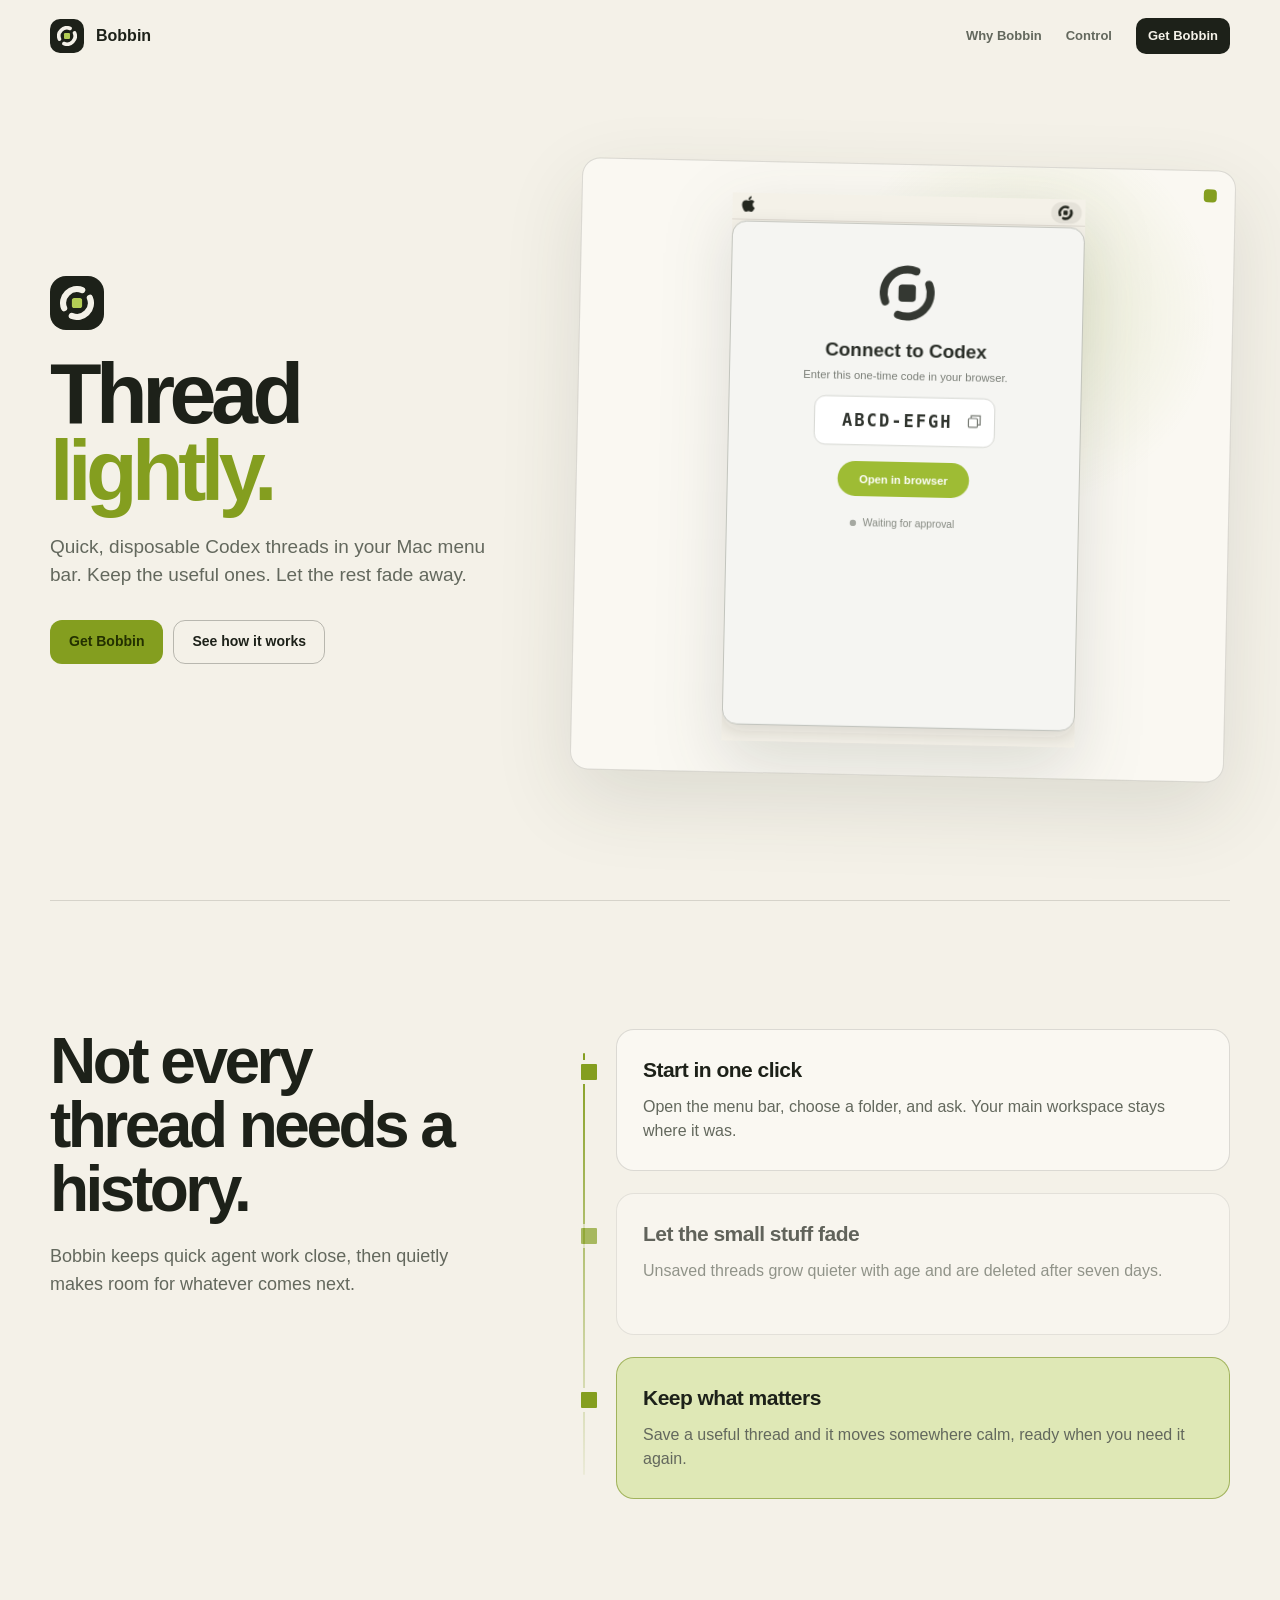
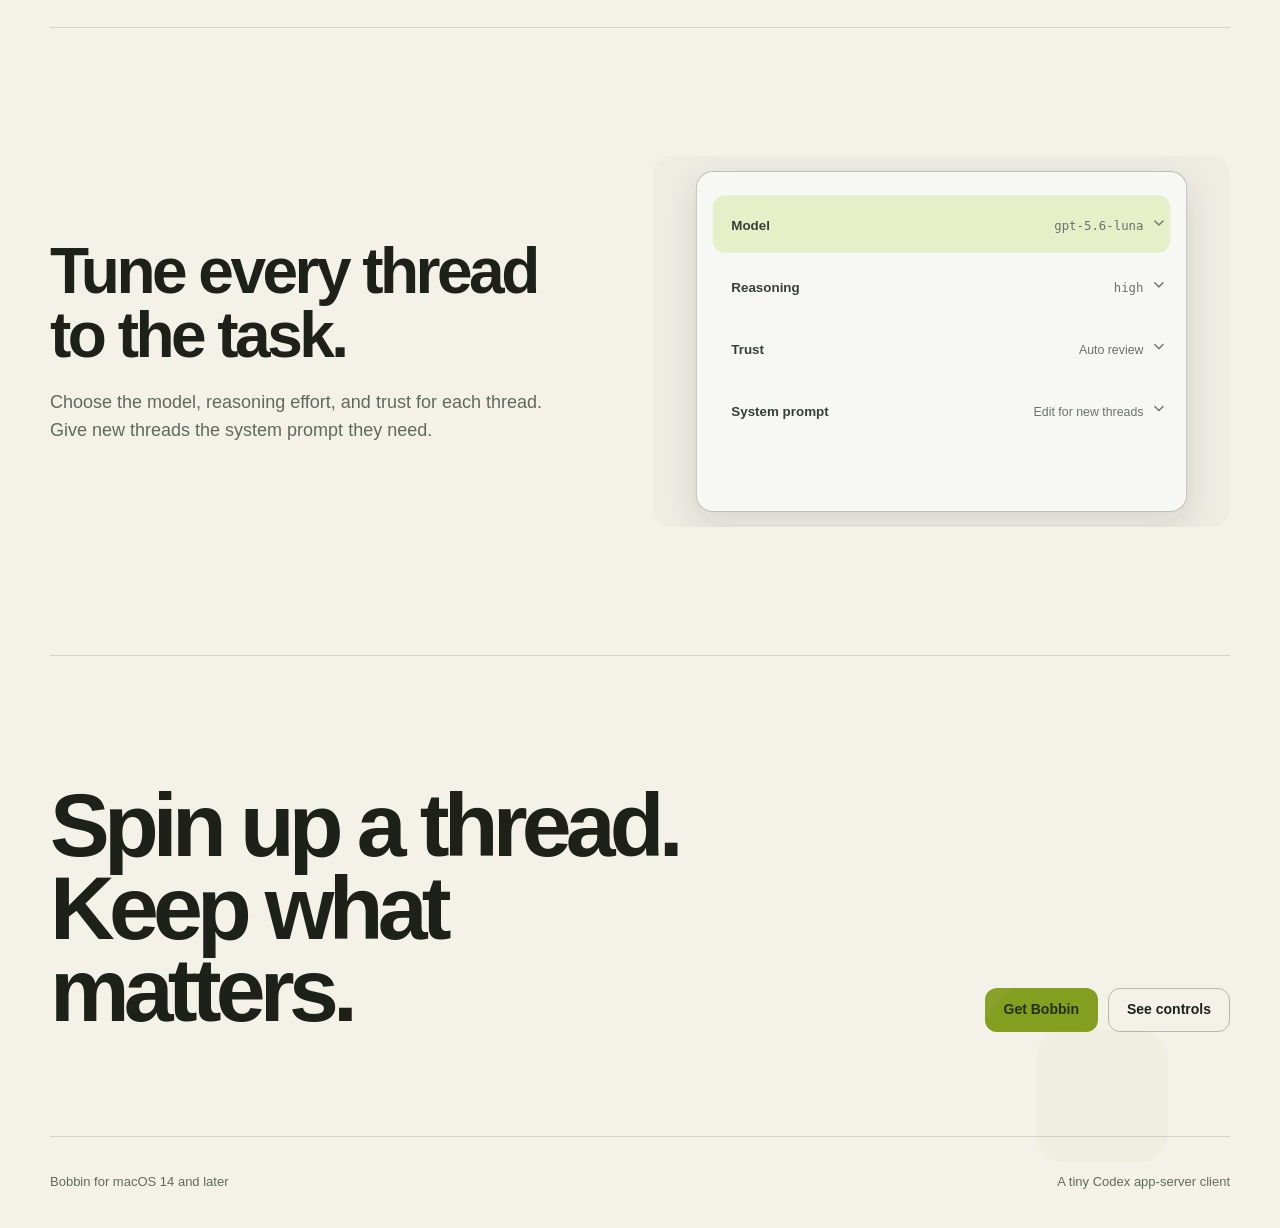
==== mockups/site.html @ 3527c15e "Add Bobbin UI mockups" ====
<!DOCTYPE html>
<html lang="en">
<head>
  <meta charset="utf-8">
  <meta name="viewport" content="width=device-width, initial-scale=1">
  <meta name="description" content="Bobbin puts quick, disposable Codex threads in your Mac menu bar.">
  <title>Bobbin | Thread lightly</title>
  <link rel="stylesheet" href="shared.css">
  <style>
    .site-shell {
      overflow: hidden;
    }

    .site-nav {
      display: flex;
      width: min(100% - 48px, 1180px);
      height: 72px;
      align-items: center;
      justify-content: space-between;
      margin: 0 auto;
    }

    .site-brand {
      display: inline-flex;
      gap: 12px;
      align-items: center;
      color: var(--ink);
      font-size: 16px;
      font-weight: 760;
      text-decoration: none;
    }

    .site-brand .brand-mark {
      width: 34px;
      height: 34px;
      border-radius: 10px;
      padding: 7px;
    }

    .site-nav__links {
      display: flex;
      gap: 24px;
      align-items: center;
      font-size: 13px;
      font-weight: 640;
    }

    .site-nav__links a {
      color: var(--ink-soft);
      text-decoration: none;
    }

    .site-nav__links a:hover {
      color: var(--ink);
    }

    .site-nav__links .nav-cta {
      padding: 8px 12px;
      border-radius: 10px;
      background: var(--ink);
      color: var(--paper);
    }

    .site-main {
      width: min(100% - 48px, 1180px);
      margin: 0 auto;
    }

    .site-hero {
      display: grid;
      grid-template-columns: minmax(0, 0.8fr) minmax(420px, 1.2fr);
      gap: clamp(48px, 7vw, 96px);
      align-items: center;
      min-height: calc(100dvh - 72px);
      padding: 54px 0 86px;
    }

    .hero-mark {
      width: 54px;
      height: 54px;
      margin-bottom: 26px;
      border-radius: 16px;
      background: #1d2119;
      padding: 10px;
    }

    .site-hero h1 {
      max-width: 620px;
      margin: 0;
      font-size: clamp(54px, 6.6vw, 96px);
      font-weight: 760;
      letter-spacing: -0.065em;
      line-height: 0.9;
    }

    .site-hero h1 span {
      color: var(--accent);
    }

    .site-hero__lead {
      max-width: 500px;
      margin: 24px 0 30px;
      color: var(--ink-soft);
      font-size: 19px;
      line-height: 1.5;
    }

    .site-hero .screenshot-slot {
      min-height: 610px;
      transform: rotate(1.2deg);
    }

    .site-hero .screenshot-slot::after {
      position: absolute;
      top: 18px;
      right: 18px;
      width: 13px;
      height: 13px;
      border-radius: 4px;
      background: var(--accent);
      content: "";
    }

    .section {
      padding: 128px 0;
      border-top: 1px solid var(--line);
    }

    .section-heading {
      max-width: 700px;
      margin: 0;
      font-size: clamp(38px, 5vw, 68px);
      font-weight: 730;
      letter-spacing: -0.055em;
      line-height: 1;
    }

    .section-lead {
      max-width: 560px;
      margin: 22px 0 0;
      color: var(--ink-soft);
      font-size: 18px;
    }

    .thread-life {
      position: relative;
      display: grid;
      grid-template-columns: 0.8fr 1.2fr;
      gap: 80px;
      align-items: start;
    }

    .thread-life__story {
      position: relative;
      display: grid;
      gap: 22px;
      margin: 0;
      padding-left: 46px;
      list-style: none;
    }

    .thread-life__story::before {
      position: absolute;
      top: 24px;
      bottom: 24px;
      left: 13px;
      width: 2px;
      border-radius: 999px;
      background: linear-gradient(var(--accent), color-mix(in srgb, var(--accent) 8%, transparent));
      content: "";
    }

    .life-step {
      position: relative;
      min-height: 142px;
      padding: 24px 26px;
      border: 1px solid var(--line);
      border-radius: var(--radius);
      background: var(--paper-raised);
    }

    .life-step::before {
      position: absolute;
      top: 30px;
      left: -40px;
      width: 16px;
      height: 16px;
      border: 4px solid var(--paper);
      border-radius: 5px;
      background: var(--accent);
      content: "";
    }

    .life-step h3 {
      margin: 0 0 8px;
      font-size: 21px;
      letter-spacing: -0.025em;
    }

    .life-step p {
      margin: 0;
      color: var(--ink-soft);
    }

    .life-step.fade {
      opacity: 0.68;
    }

    .life-step.keep {
      border-color: color-mix(in srgb, var(--accent) 52%, var(--line));
      background: var(--accent-soft);
    }

    .control-layout {
      display: grid;
      grid-template-columns: minmax(0, 0.95fr) minmax(440px, 1.05fr);
      gap: 80px;
      align-items: center;
    }

    .control-demo {
      display: block;
      width: 100%;
      height: auto;
      border-radius: var(--radius);
    }

    .closing {
      position: relative;
      display: grid;
      grid-template-columns: 1fr auto;
      gap: 48px;
      align-items: end;
      padding-bottom: 104px;
    }

    .closing::after {
      position: absolute;
      right: -92px;
      bottom: -180px;
      width: 440px;
      height: 440px;
      background: url("../Resources/Icon/BobbinMark.svg") center / contain no-repeat;
      content: "";
      opacity: 0.055;
      pointer-events: none;
    }

    .closing h2 {
      max-width: 700px;
      margin: 0;
      font-size: clamp(46px, 7vw, 92px);
      letter-spacing: -0.065em;
      line-height: 0.92;
    }

    .site-footer {
      display: flex;
      width: min(100% - 48px, 1180px);
      min-height: 92px;
      align-items: center;
      justify-content: space-between;
      margin: 0 auto;
      border-top: 1px solid var(--line);
      color: var(--ink-soft);
      font-size: 13px;
    }

    @media (max-width: 900px) {
      .site-hero,
      .thread-life,
      .control-layout {
        grid-template-columns: 1fr;
      }

      .site-hero {
        min-height: auto;
      }

      .site-hero .screenshot-slot {
        min-height: 500px;
        transform: none;
      }

      .thread-life,
      .control-layout {
        gap: 48px;
      }
    }

    @media (max-width: 720px) {
      .site-nav,
      .site-main,
      .site-footer {
        width: min(100% - 32px, 1180px);
      }

      .site-nav__links a:not(.nav-cta) {
        display: none;
      }

      .site-hero {
        gap: 50px;
        padding: 54px 0 72px;
      }

      .site-hero h1 {
        font-size: clamp(52px, 17vw, 72px);
      }

      .site-hero__lead {
        font-size: 17px;
      }

      .site-hero .screenshot-slot {
        min-height: 360px;
      }

      .section {
        padding: 88px 0;
      }

      .thread-life__story {
        padding-left: 36px;
      }

      .life-step::before {
        left: -31px;
      }

      .closing {
        grid-template-columns: 1fr;
      }

      .closing .button-row {
        width: 100%;
      }

      .site-footer {
        gap: 14px;
        align-items: flex-start;
        flex-direction: column;
        justify-content: center;
      }
    }
  </style>
</head>
<body>
  <div class="site-shell">
    <nav class="site-nav" aria-label="Primary navigation">
      <a class="site-brand" href="#top">
        <img class="brand-mark" src="../Resources/Icon/BobbinMark.svg" alt="">
        <span>Bobbin</span>
      </a>
      <div class="site-nav__links">
        <a href="#why">Why Bobbin</a>
        <a href="#control">Control</a>
        <a class="nav-cta" href="#get">Get Bobbin</a>
      </div>
    </nav>

    <main class="site-main" id="top">
      <section class="site-hero" aria-labelledby="hero-title">
        <div>
          <img class="hero-mark" src="../Resources/Icon/BobbinMark.svg" alt="Bobbin mark">
          <h1 id="hero-title">Thread <span>lightly.</span></h1>
          <p class="site-hero__lead">Quick, disposable Codex threads in your Mac menu bar. Keep the useful ones. Let the rest fade away.</p>
          <div class="button-row">
            <a class="button" href="#get">Get Bobbin</a>
            <a class="button secondary" href="#why">See how it works</a>
          </div>
        </div>
        <div class="screenshot-slot has-product-shot">
          <img class="product-shot" src="../docs/images/bobbin-menubar-demo.svg" alt="Bobbin creates a thread, uses tools, answers, and saves it from the menu bar">
        </div>
      </section>

      <section class="section thread-life" id="why" aria-labelledby="why-title">
        <div>
          <h2 class="section-heading" id="why-title">Not every thread needs a history.</h2>
          <p class="section-lead">Bobbin keeps quick agent work close, then quietly makes room for whatever comes next.</p>
        </div>
        <ul class="thread-life__story">
          <li class="life-step">
            <h3>Start in one click</h3>
            <p>Open the menu bar, choose a folder, and ask. Your main workspace stays where it was.</p>
          </li>
          <li class="life-step fade">
            <h3>Let the small stuff fade</h3>
            <p>Unsaved threads grow quieter with age and are deleted after seven days.</p>
          </li>
          <li class="life-step keep">
            <h3>Keep what matters</h3>
            <p>Save a useful thread and it moves somewhere calm, ready when you need it again.</p>
          </li>
        </ul>
      </section>

      <section class="section control-layout" id="control" aria-labelledby="control-title">
        <div>
          <h2 class="section-heading" id="control-title">Tune every thread to the task.</h2>
          <p class="section-lead">Choose the model, reasoning effort, and trust for each thread. Give new threads the system prompt they need.</p>
        </div>
        <img class="control-demo" src="../docs/images/bobbin-controls-demo.svg" alt="Bobbin cycles through model, reasoning, trust, and system prompt settings">
      </section>

      <section class="section closing" id="get" aria-labelledby="get-title">
        <h2 id="get-title">Spin up a thread. Keep what matters.</h2>
        <div class="button-row">
          <a class="button" href="#top">Get Bobbin</a>
          <a class="button secondary" href="#control">See controls</a>
        </div>
      </section>
    </main>

    <footer class="site-footer">
      <span>Bobbin for macOS 14 and later</span>
      <span>A tiny Codex app-server client</span>
    </footer>
  </div>
</body>
</html>
---- mockups/shared.css ----
:root {
  color-scheme: light dark;
  --paper: #f4f1e8;
  --paper-raised: #faf8f2;
  --ink: #1d2119;
  --ink-soft: #63685d;
  --line: rgba(29, 33, 25, 0.14);
  --line-strong: rgba(29, 33, 25, 0.28);
  --accent: #849e1f;
  --accent-ink: #233000;
  --accent-soft: #dfe8b6;
  --code: #e9e6dc;
  --shadow: 0 28px 80px rgba(52, 57, 42, 0.12);
  --radius: 18px;
  --font-sans: -apple-system, BlinkMacSystemFont, "SF Pro Display", "Helvetica Neue", sans-serif;
  --font-mono: "SFMono-Regular", Consolas, "Liberation Mono", monospace;
}

@media (prefers-color-scheme: dark) {
  :root {
    --paper: #171914;
    --paper-raised: #20231c;
    --ink: #f2f0e8;
    --ink-soft: #a9ad9f;
    --line: rgba(242, 240, 232, 0.12);
    --line-strong: rgba(242, 240, 232, 0.24);
    --accent: #b8d453;
    --accent-ink: #171d03;
    --accent-soft: #303a18;
    --code: #292c24;
    --shadow: 0 28px 80px rgba(0, 0, 0, 0.28);
  }
}

* {
  box-sizing: border-box;
}

html {
  scroll-behavior: smooth;
}

body {
  margin: 0;
  background: var(--paper);
  color: var(--ink);
  font-family: var(--font-sans);
  font-size: 16px;
  line-height: 1.55;
  text-rendering: optimizeLegibility;
  -webkit-font-smoothing: antialiased;
}

a {
  color: inherit;
}

img {
  display: block;
  max-width: 100%;
}

button,
a {
  -webkit-tap-highlight-color: transparent;
}

:focus-visible {
  outline: 3px solid color-mix(in srgb, var(--accent) 76%, transparent);
  outline-offset: 4px;
}

.brand-mark {
  width: 42px;
  height: 42px;
  border-radius: 12px;
  background: #1d2119;
  padding: 8px;
}

.button-row {
  display: flex;
  flex-wrap: wrap;
  gap: 10px;
}

.button {
  display: inline-flex;
  min-height: 44px;
  align-items: center;
  justify-content: center;
  padding: 0 18px;
  border: 1px solid transparent;
  border-radius: 12px;
  background: var(--accent);
  color: var(--accent-ink);
  font-size: 14px;
  font-weight: 720;
  text-decoration: none;
  transition: transform 140ms ease, background-color 140ms ease, border-color 140ms ease;
}

.button:hover {
  transform: translateY(-1px);
}

.button:active {
  transform: translateY(1px);
}

.button.secondary {
  border-color: var(--line-strong);
  background: transparent;
  color: var(--ink);
}

.screenshot-slot {
  position: relative;
  display: grid;
  min-height: 380px;
  place-items: center;
  overflow: hidden;
  border: 1px solid var(--line);
  border-radius: var(--radius);
  background:
    radial-gradient(circle at 68% 24%, color-mix(in srgb, var(--accent) 16%, transparent), transparent 30%),
    var(--paper-raised);
  box-shadow: var(--shadow);
}

.product-shot {
  position: relative;
  z-index: 1;
  width: auto;
  max-width: 88%;
  max-height: 90%;
  object-fit: contain;
  filter: drop-shadow(0 24px 34px rgba(42, 47, 34, 0.14));
}

.code-block {
  overflow-x: auto;
  margin: 16px 0;
  padding: 16px 18px;
  border: 1px solid var(--line);
  border-radius: 12px;
  background: var(--code);
  font: 13px/1.6 var(--font-mono);
  white-space: pre;
}

@media (max-width: 720px) {
  .screenshot-slot {
    min-height: 280px;
  }

  .button-row {
    align-items: stretch;
    flex-direction: column;
  }

  .button {
    width: 100%;
  }
}

@media (prefers-reduced-motion: reduce) {
  html {
    scroll-behavior: auto;
  }

  .button {
    transition: none;
  }

  .product-shot {
    filter: none;
  }
}
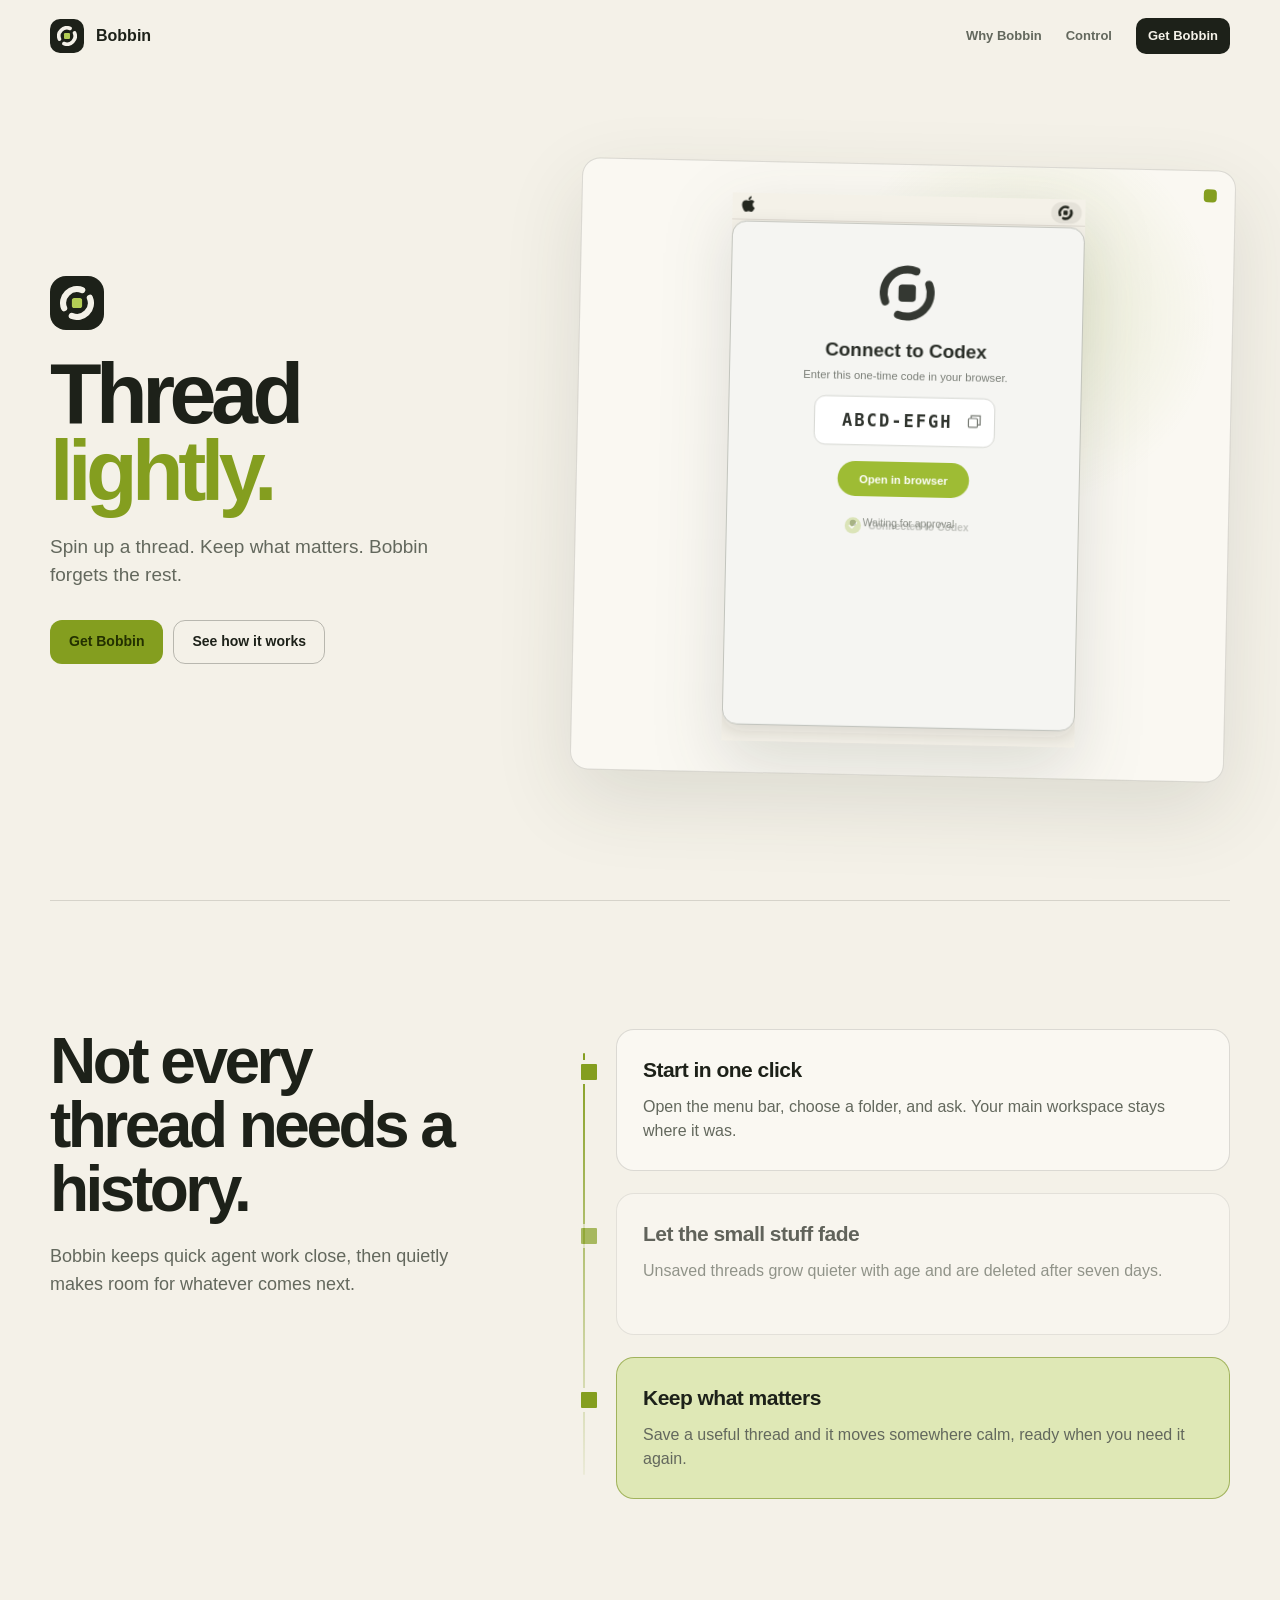
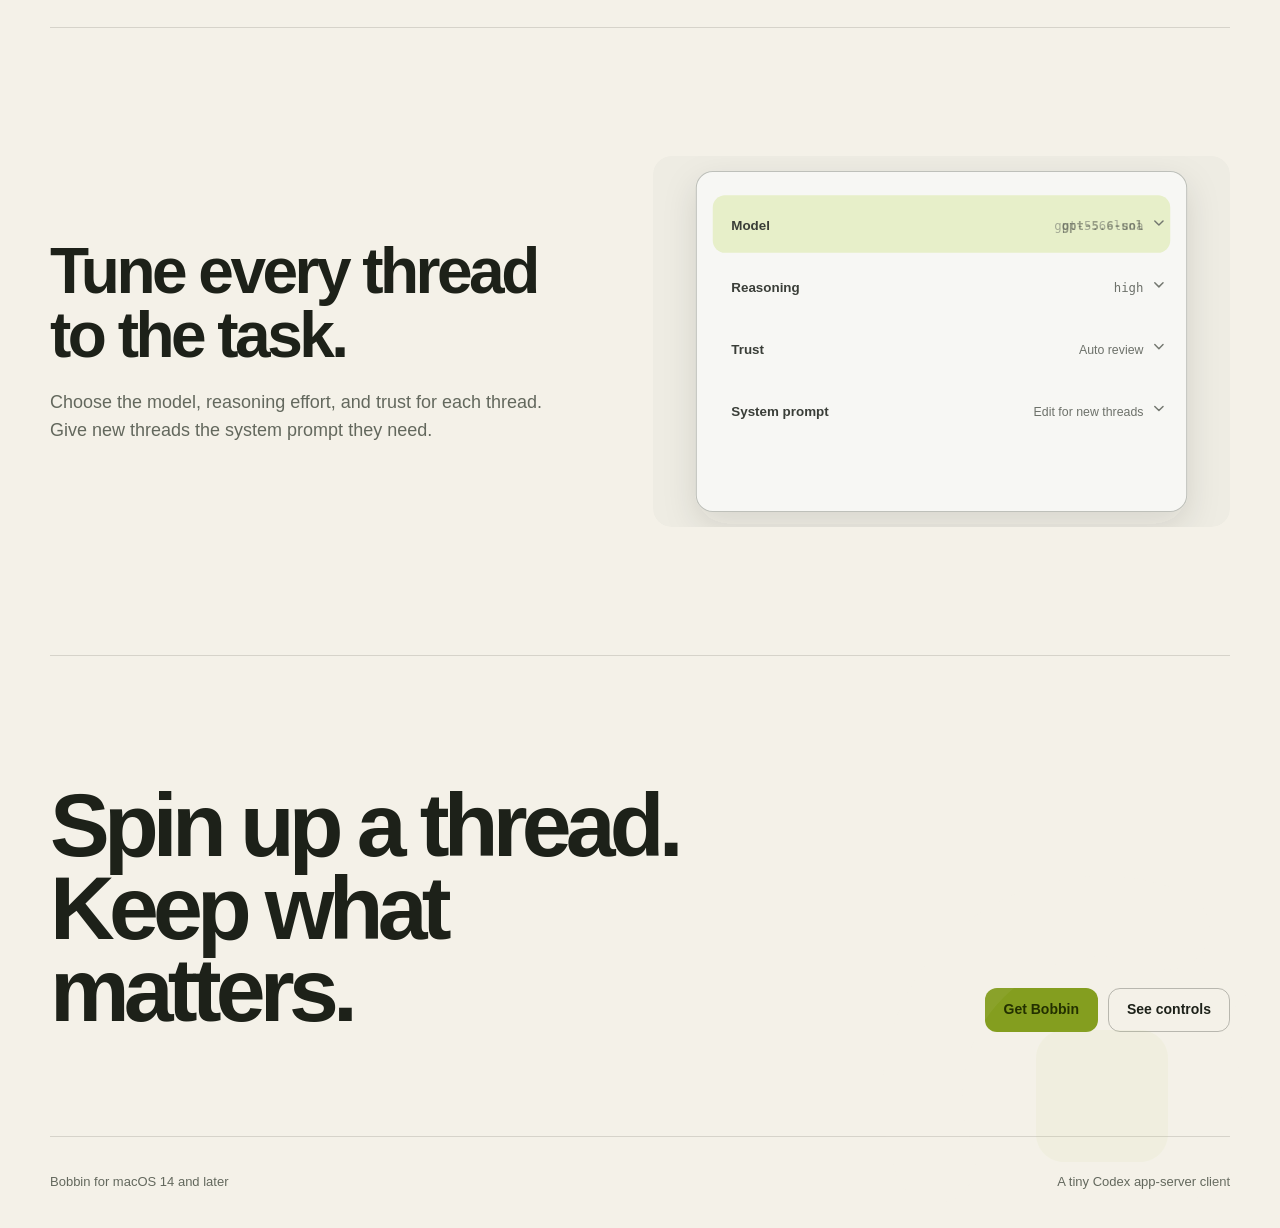
==== commit 3d78d2ff: "docs: align website retention copy" ====
--- a/mockups/site.html
+++ b/mockups/site.html
@@ -3,7 +3,7 @@
 <head>
   <meta charset="utf-8">
   <meta name="viewport" content="width=device-width, initial-scale=1">
-  <meta name="description" content="Bobbin puts quick, disposable Codex threads in your Mac menu bar.">
+  <meta name="description" content="Spin up a thread. Keep what matters. Bobbin forgets the rest.">
   <title>Bobbin | Thread lightly</title>
   <link rel="stylesheet" href="shared.css">
   <style>
@@ -73,6 +73,10 @@
       align-items: center;
       min-height: calc(100dvh - 72px);
       padding: 54px 0 86px;
+    }
+
+    .site-hero > * {
+      min-width: 0;
     }
 
     .hero-mark {
@@ -306,6 +310,10 @@
 
       .site-hero h1 {
         font-size: clamp(52px, 17vw, 72px);
+      }
+
+      .site-hero h1 span {
+        display: block;
       }
 
       .site-hero__lead {
@@ -364,7 +372,7 @@
         <div>
           <img class="hero-mark" src="../Resources/Icon/BobbinMark.svg" alt="Bobbin mark">
           <h1 id="hero-title">Thread <span>lightly.</span></h1>
-          <p class="site-hero__lead">Quick, disposable Codex threads in your Mac menu bar. Keep the useful ones. Let the rest fade away.</p>
+          <p class="site-hero__lead">Spin up a thread. Keep what matters. Bobbin forgets the rest.</p>
           <div class="button-row">
             <a class="button" href="#get">Get Bobbin</a>
             <a class="button secondary" href="#why">See how it works</a>
